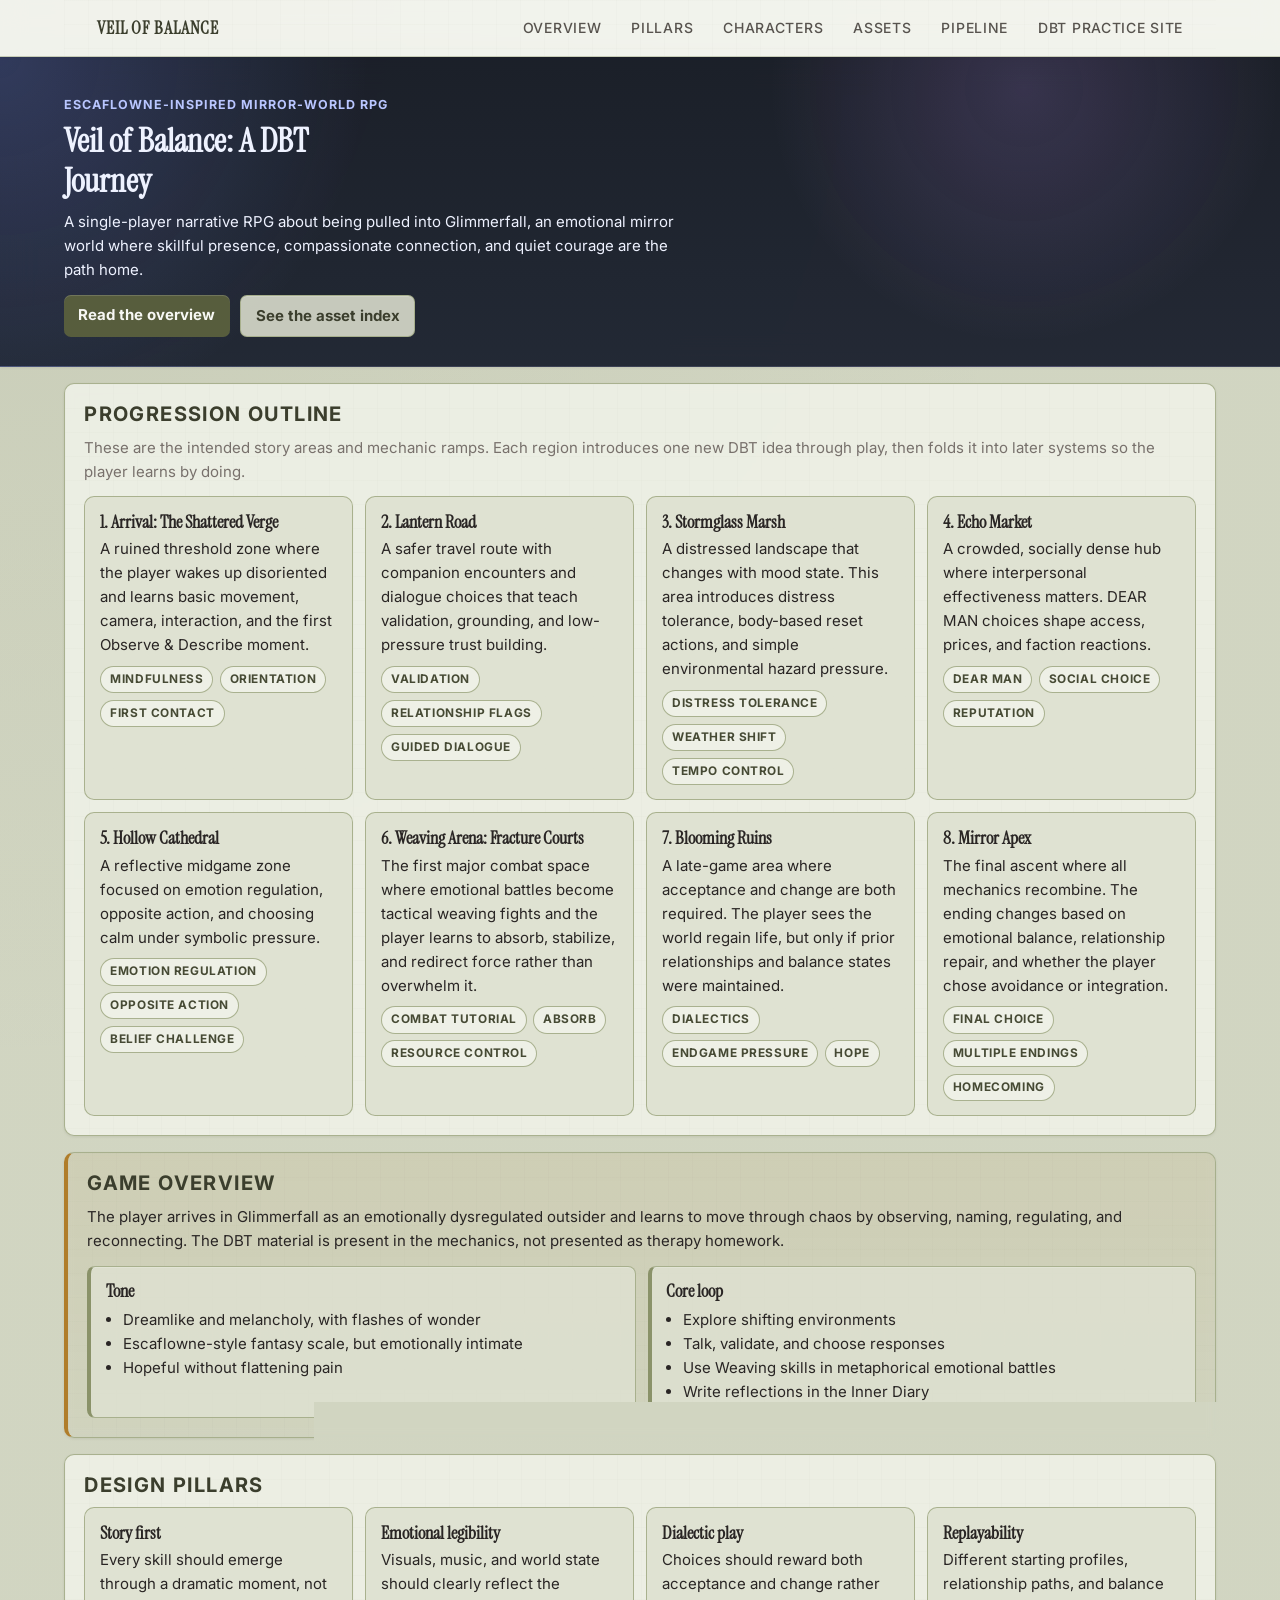
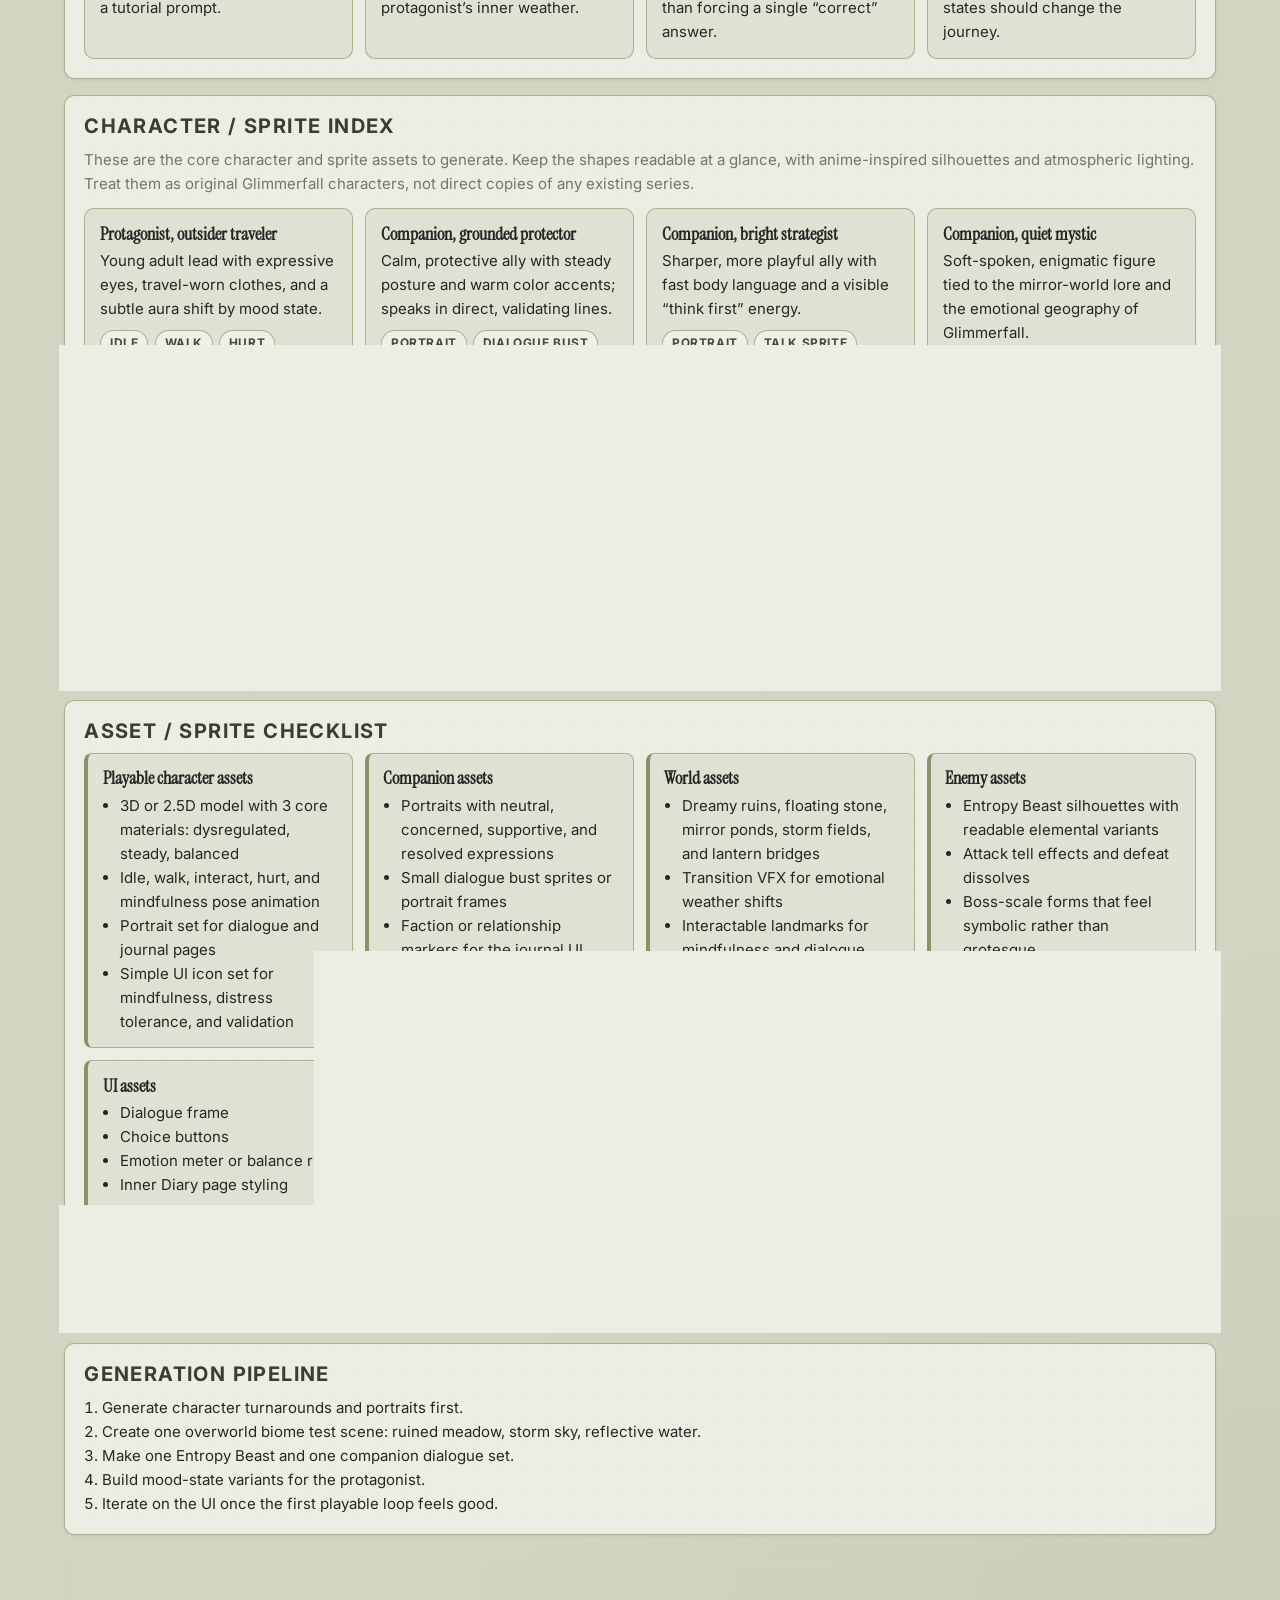
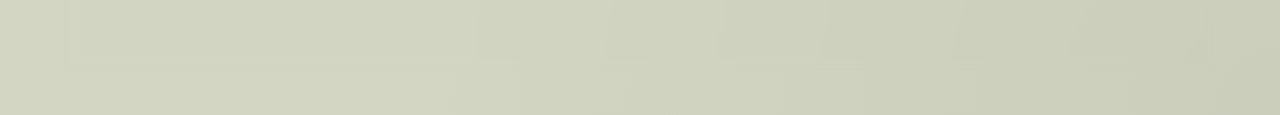
==== game-overview.html @ 250be784 "Build TM-DBT scaffold with daily structure and resources" ====
<!doctype html>
<html lang="en">
  <head>
    <meta charset="utf-8" />
    <meta name="viewport" content="width=device-width, initial-scale=1" />
    <title>Veil of Balance: A DBT Journey - Game Overview</title>
    <meta
      name="description"
      content="Game overview and sprite asset index for Veil of Balance: A DBT Journey, an Escaflowne-inspired narrative RPG."
    />
    <link rel="stylesheet" href="styles.css" />
  </head>
  <body>
    <nav class="topnav" aria-label="Primary">
      <div class="inner">
        <a class="brand" href="index.html">Veil of Balance</a>
        <div class="nav-links">
          <a href="#overview">Overview</a>
          <a href="#pillars">Pillars</a>
          <a href="#characters">Characters</a>
          <a href="#assets">Assets</a>
          <a href="#pipeline">Pipeline</a>
          <a href="index.html">DBT Practice Site</a>
        </div>
      </div>
    </nav>

    <header class="hero overview-hero">
      <div class="container">
        <p class="eyebrow">Escaflowne-inspired mirror-world RPG</p>
        <h1>Veil of Balance: A DBT Journey</h1>
        <p>
          A single-player narrative RPG about being pulled into Glimmerfall, an emotional mirror
          world where skillful presence, compassionate connection, and quiet courage are the path
          home.
        </p>
        <div class="hero-actions">
          <a class="btn" href="#overview">Read the overview</a>
          <a class="btn btn-secondary" href="#assets">See the asset index</a>
        </div>
      </div>
    </header>

    <main class="page overview-layout" id="top">
      <section class="panel">
        <h2>Progression Outline</h2>
        <p class="muted">
          These are the intended story areas and mechanic ramps. Each region introduces one new
          DBT idea through play, then folds it into later systems so the player learns by doing.
        </p>
        <div class="overview-grid" style="margin-top: 0.75rem">
          <article class="asset-card">
            <h3>1. Arrival: The Shattered Verge</h3>
            <p>
              A ruined threshold zone where the player wakes up disoriented and learns basic
              movement, camera, interaction, and the first Observe & Describe moment.
            </p>
            <div class="tag-row">
              <span class="tag">mindfulness</span>
              <span class="tag">orientation</span>
              <span class="tag">first contact</span>
            </div>
          </article>
          <article class="asset-card">
            <h3>2. Lantern Road</h3>
            <p>
              A safer travel route with companion encounters and dialogue choices that teach
              validation, grounding, and low-pressure trust building.
            </p>
            <div class="tag-row">
              <span class="tag">validation</span>
              <span class="tag">relationship flags</span>
              <span class="tag">guided dialogue</span>
            </div>
          </article>
          <article class="asset-card">
            <h3>3. Stormglass Marsh</h3>
            <p>
              A distressed landscape that changes with mood state. This area introduces distress
              tolerance, body-based reset actions, and simple environmental hazard pressure.
            </p>
            <div class="tag-row">
              <span class="tag">distress tolerance</span>
              <span class="tag">weather shift</span>
              <span class="tag">tempo control</span>
            </div>
          </article>
          <article class="asset-card">
            <h3>4. Echo Market</h3>
            <p>
              A crowded, socially dense hub where interpersonal effectiveness matters. DEAR MAN
              choices shape access, prices, and faction reactions.
            </p>
            <div class="tag-row">
              <span class="tag">dear man</span>
              <span class="tag">social choice</span>
              <span class="tag">reputation</span>
            </div>
          </article>
          <article class="asset-card">
            <h3>5. Hollow Cathedral</h3>
            <p>
              A reflective midgame zone focused on emotion regulation, opposite action, and
              choosing calm under symbolic pressure.
            </p>
            <div class="tag-row">
              <span class="tag">emotion regulation</span>
              <span class="tag">opposite action</span>
              <span class="tag">belief challenge</span>
            </div>
          </article>
          <article class="asset-card">
            <h3>6. Weaving Arena: Fracture Courts</h3>
            <p>
              The first major combat space where emotional battles become tactical weaving fights
              and the player learns to absorb, stabilize, and redirect force rather than overwhelm it.
            </p>
            <div class="tag-row">
              <span class="tag">combat tutorial</span>
              <span class="tag">absorb</span>
              <span class="tag">resource control</span>
            </div>
          </article>
          <article class="asset-card">
            <h3>7. Blooming Ruins</h3>
            <p>
              A late-game area where acceptance and change are both required. The player sees the
              world regain life, but only if prior relationships and balance states were maintained.
            </p>
            <div class="tag-row">
              <span class="tag">dialectics</span>
              <span class="tag">endgame pressure</span>
              <span class="tag">hope</span>
            </div>
          </article>
          <article class="asset-card">
            <h3>8. Mirror Apex</h3>
            <p>
              The final ascent where all mechanics recombine. The ending changes based on emotional
              balance, relationship repair, and whether the player chose avoidance or integration.
            </p>
            <div class="tag-row">
              <span class="tag">final choice</span>
              <span class="tag">multiple endings</span>
              <span class="tag">homecoming</span>
            </div>
          </article>
        </div>
      </section>

      <section id="overview" class="panel callout">
        <h2>Game Overview</h2>
        <p>
          The player arrives in Glimmerfall as an emotionally dysregulated outsider and learns to
          move through chaos by observing, naming, regulating, and reconnecting. The DBT material
          is present in the mechanics, not presented as therapy homework.
        </p>
        <div class="grid two-col" style="margin-top: 0.8rem">
          <article>
            <h3>Tone</h3>
            <ul>
              <li>Dreamlike and melancholy, with flashes of wonder</li>
              <li>Escaflowne-style fantasy scale, but emotionally intimate</li>
              <li>Hopeful without flattening pain</li>
            </ul>
          </article>
          <article>
            <h3>Core loop</h3>
            <ul>
              <li>Explore shifting environments</li>
              <li>Talk, validate, and choose responses</li>
              <li>Use Weaving skills in metaphorical emotional battles</li>
              <li>Write reflections in the Inner Diary</li>
            </ul>
          </article>
        </div>
      </section>

      <section id="pillars" class="panel">
        <h2>Design Pillars</h2>
        <div class="overview-grid">
          <article class="asset-card">
            <h3>Story first</h3>
            <p>Every skill should emerge through a dramatic moment, not a tutorial prompt.</p>
          </article>
          <article class="asset-card">
            <h3>Emotional legibility</h3>
            <p>Visuals, music, and world state should clearly reflect the protagonist’s inner weather.</p>
          </article>
          <article class="asset-card">
            <h3>Dialectic play</h3>
            <p>Choices should reward both acceptance and change rather than forcing a single “correct” answer.</p>
          </article>
          <article class="asset-card">
            <h3>Replayability</h3>
            <p>Different starting profiles, relationship paths, and balance states should change the journey.</p>
          </article>
        </div>
      </section>

      <section id="characters" class="panel">
        <h2>Character / Sprite Index</h2>
        <p class="muted">
          These are the core character and sprite assets to generate. Keep the shapes readable at a
          glance, with anime-inspired silhouettes and atmospheric lighting. Treat them as original
          Glimmerfall characters, not direct copies of any existing series.
        </p>
        <div class="overview-grid" style="margin-top: 0.75rem">
          <article class="asset-card">
            <h3>Protagonist, outsider traveler</h3>
            <p>Young adult lead with expressive eyes, travel-worn clothes, and a subtle aura shift by mood state.</p>
            <div class="tag-row">
              <span class="tag">idle</span>
              <span class="tag">walk</span>
              <span class="tag">hurt</span>
              <span class="tag">balanced</span>
            </div>
          </article>
          <article class="asset-card">
            <h3>Companion, grounded protector</h3>
            <p>Calm, protective ally with steady posture and warm color accents; speaks in direct, validating lines.</p>
            <div class="tag-row">
              <span class="tag">portrait</span>
              <span class="tag">dialogue bust</span>
              <span class="tag">empathy</span>
            </div>
          </article>
          <article class="asset-card">
            <h3>Companion, bright strategist</h3>
            <p>Sharper, more playful ally with fast body language and a visible “think first” energy.</p>
            <div class="tag-row">
              <span class="tag">portrait</span>
              <span class="tag">talk sprite</span>
              <span class="tag">smile</span>
            </div>
          </article>
          <article class="asset-card">
            <h3>Companion, quiet mystic</h3>
            <p>Soft-spoken, enigmatic figure tied to the mirror-world lore and the emotional geography of Glimmerfall.</p>
            <div class="tag-row">
              <span class="tag">portrait</span>
              <span class="tag">ritual pose</span>
              <span class="tag">mystery</span>
            </div>
          </article>
          <article class="asset-card">
            <h3>Companion, sharp skeptic</h3>
            <p>Grounded, skeptical party member with guarded posture and dry expressions that soften over time.</p>
            <div class="tag-row">
              <span class="tag">portrait</span>
              <span class="tag">crossed arms</span>
              <span class="tag">shift from guarded to open</span>
            </div>
          </article>
          <article class="asset-card">
            <h3>Mirror guide / mentor</h3>
            <p>Optional guide figure with ceremonial clothing, lantern motifs, and a presence that feels ancient but kind.</p>
            <div class="tag-row">
              <span class="tag">portrait</span>
              <span class="tag">silhouette</span>
              <span class="tag">oracle</span>
            </div>
          </article>
          <article class="asset-card">
            <h3>Entropy Beast variants</h3>
            <p>Enemy family with jagged, elegant shapes that suggest weather, grief, static, and broken reflection.</p>
            <div class="tag-row">
              <span class="tag">small</span>
              <span class="tag">elite</span>
              <span class="tag">boss</span>
            </div>
          </article>
          <article class="asset-card">
            <h3>Town NPC set</h3>
            <p>Simple villagers, scholars, and guards with small pose variations to populate the overworld.</p>
            <div class="tag-row">
              <span class="tag">idle</span>
              <span class="tag">talk</span>
              <span class="tag">walk cycle</span>
            </div>
          </article>
        </div>
      </section>

      <section id="assets" class="panel">
        <h2>Asset / Sprite Checklist</h2>
        <div class="grid two-col">
          <article class="asset-card">
            <h3>Playable character assets</h3>
            <ul>
              <li>3D or 2.5D model with 3 core materials: dysregulated, steady, balanced</li>
              <li>Idle, walk, interact, hurt, and mindfulness pose animation</li>
              <li>Portrait set for dialogue and journal pages</li>
              <li>Simple UI icon set for mindfulness, distress tolerance, and validation</li>
            </ul>
          </article>
          <article class="asset-card">
            <h3>Companion assets</h3>
            <ul>
              <li>Portraits with neutral, concerned, supportive, and resolved expressions</li>
              <li>Small dialogue bust sprites or portrait frames</li>
              <li>Faction or relationship markers for the journal UI</li>
            </ul>
          </article>
          <article class="asset-card">
            <h3>World assets</h3>
            <ul>
              <li>Dreamy ruins, floating stone, mirror ponds, storm fields, and lantern bridges</li>
              <li>Transition VFX for emotional weather shifts</li>
              <li>Interactable landmarks for mindfulness and dialogue scenes</li>
            </ul>
          </article>
          <article class="asset-card">
            <h3>Enemy assets</h3>
            <ul>
              <li>Entropy Beast silhouettes with readable elemental variants</li>
              <li>Attack tell effects and defeat dissolves</li>
              <li>Boss-scale forms that feel symbolic rather than grotesque</li>
            </ul>
          </article>
          <article class="asset-card">
            <h3>UI assets</h3>
            <ul>
              <li>Dialogue frame</li>
              <li>Choice buttons</li>
              <li>Emotion meter or balance ring</li>
              <li>Inner Diary page styling</li>
            </ul>
          </article>
          <article class="asset-card">
            <h3>Audio assets</h3>
            <ul>
              <li>Ambient overworld loop with airy pads and soft percussion</li>
              <li>Combat cue layers that intensify without becoming harsh</li>
              <li>Calm, reflective diary stinger</li>
              <li>Weather shift transitions for storm, bloom, and hush states</li>
            </ul>
          </article>
        </div>
      </section>

      <section id="pipeline" class="panel">
        <h2>Generation Pipeline</h2>
        <ol>
          <li>Generate character turnarounds and portraits first.</li>
          <li>Create one overworld biome test scene: ruined meadow, storm sky, reflective water.</li>
          <li>Make one Entropy Beast and one companion dialogue set.</li>
          <li>Build mood-state variants for the protagonist.</li>
          <li>Iterate on the UI once the first playable loop feels good.</li>
        </ol>
      </section>

      <section class="panel callout">
        <h2>Important note</h2>
        <p>
          This project is DBT-inspired and meant to be emotionally supportive in tone, but it is
          not therapy and should never present itself as a substitute for professional care.
        </p>
      </section>
    </main>
  </body>
</html>
---- styles.css ----
@import url('https://fonts.googleapis.com/css2?family=Instrument+Serif:ital@0;1&family=Inter:ital,opsz,wght@0,14..32,100..900;1,14..32,100..900&display=swap');

*, *::before, *::after {
  box-sizing: border-box;
  margin: 0;
  padding: 0;
}

:root {
  --olive-50:  #f7f8f4;
  --olive-100: #eef0e6;
  --olive-200: #dde1d0;
  --olive-300: #c4c9b0;
  --olive-400: #a7ae8b;
  --olive-500: #8a9269;
  --olive-600: #6e754b;
  --olive-700: #575d3d;
  --olive-800: #464a34;
  --olive-900: #3b3e2d;
  --olive-950: #1f2117;

  --stone-50:  #fafaf9;
  --stone-100: #f5f5f4;
  --stone-200: #e7e5e4;
  --stone-300: #d6d3d1;
  --stone-400: #a8a29e;
  --stone-500: #78716c;
  --stone-600: #57534e;
  --stone-700: #44403c;
  --stone-800: #292524;
  --stone-900: #1c1917;

  --bg:         var(--olive-300);
  --surface:    rgba(238, 240, 230, 0.92);
  --surface2:   rgba(221, 225, 208, 0.88);
  --surface3:   rgba(247, 248, 244, 0.74);
  --border:     rgba(166, 174, 139, 0.95);
  --text:       var(--stone-800);
  --text-light: var(--stone-500);
  --accent:     var(--olive-700);
  --accent-fg:  var(--olive-50);
  --green:      #5a8a5e;
  --red:        #c0392b;
  --amber:      #b07d2a;
  --chart1:     var(--olive-600);
  --chart2:     #5ba4b5;
  --container-inline: 1.25rem;
}

html {
  scroll-behavior: smooth;
}

body {
  font-family: 'Inter', system-ui, sans-serif;
  background:
    linear-gradient(rgba(247, 248, 244, 0.26), rgba(247, 248, 244, 0.26)),
    radial-gradient(circle at top left, rgba(110, 117, 75, 0.14), transparent 30%),
    radial-gradient(circle at bottom right, rgba(71, 74, 52, 0.08), transparent 24%),
    var(--bg);
  color: var(--text);
  line-height: 1.6;
  -webkit-font-smoothing: antialiased;
  font-size: 15px;
}

h1, h2, h3, h4 {
  font-family: 'Instrument Serif', serif;
  line-height: 1.2;
}

::selection {
  background-color: var(--olive-200);
  color: var(--olive-800);
}

:focus-visible {
  outline: 2px solid var(--olive-500);
  outline-offset: 2px;
}

.container {
  max-width: 72rem;
  width: min(72rem, 92vw);
  margin: 0 auto;
}

.hero {
  background: rgba(247, 248, 244, 0.84);
  border-bottom: 1px solid rgba(166, 174, 139, 0.55);
  backdrop-filter: blur(14px);
  -webkit-backdrop-filter: blur(14px);
  color: var(--olive-900);
  box-shadow: 0 1px 3px rgba(0,0,0,.06);
}

.hero .container {
  padding: 2rem 0 1.55rem;
}

.hero h1 {
  margin: 0.35rem 0 0.6rem;
  max-width: 22ch;
  font-size: clamp(1.7rem, 2.6vw, 2.1rem);
}

.hero p {
  color: var(--text-light);
  max-width: 70ch;
}

.eyebrow {
  text-transform: uppercase;
  letter-spacing: 0.08em;
  color: var(--text-light);
  font-weight: 700;
  font-size: 0.78rem;
}

.btn {
  display: inline-block;
  margin-top: 0.8rem;
  padding: 0.5rem 0.9rem;
  border-radius: 7px;
  text-decoration: none;
  font-weight: 700;
  color: var(--accent-fg);
  background: var(--accent);
  box-shadow: inset 0 1px 0 rgba(255,255,255,0.15);
}

.page,
main.page {
  padding: 1rem 0 2.75rem;
  display: grid;
  gap: 1rem;
}

.panel {
  background: var(--surface);
  border: 1px solid var(--border);
  border-radius: 10px;
  padding: 1.15rem 1.2rem;
  box-shadow: 0 1px 3px rgba(0, 0, 0, 0.08);
  backdrop-filter: blur(4px);
}

.panel h2 {
  font-size: 1.25rem;
  margin-bottom: 0.6rem;
  text-transform: uppercase;
  letter-spacing: 0.07em;
  font-family: 'Inter', system-ui, sans-serif;
  font-weight: 700;
  color: var(--olive-900);
}

.panel h3 {
  margin: 0.05rem 0 0.35rem;
  font-size: 1.1rem;
}

.grid {
  display: grid;
  gap: 0.75rem;
}

.two-col {
  grid-template-columns: repeat(auto-fit, minmax(250px, 1fr));
}

.three-col {
  grid-template-columns: repeat(auto-fit, minmax(230px, 1fr));
}

.grid > article,
.timeline-item {
  background: var(--surface2);
  border: 1px solid var(--border);
  border-left: 4px solid var(--olive-500);
  border-radius: 8px;
  padding: 0.85rem 0.9rem;
  box-shadow: inset 0 1px 0 rgba(255,255,255,0.18);
}

.compact .timeline-item {
  border-left-color: var(--olive-600);
}

.timeline {
  display: grid;
  gap: 0.75rem;
}

.key-grid {
  display: grid;
  gap: 0.7rem;
  grid-template-columns: repeat(auto-fit, minmax(220px, 1fr));
  margin: 0.7rem 0 0.85rem;
}

.key-card {
  background: var(--surface3);
  border: 1px solid var(--border);
  border-radius: 8px;
  padding: 0.8rem 0.85rem;
}

.key-card h3 {
  font-size: 0.95rem;
  text-transform: uppercase;
  letter-spacing: 0.06em;
  margin-bottom: 0.3rem;
  font-family: 'Inter', system-ui, sans-serif;
}

.key-card p {
  color: var(--text);
  font-size: 0.92rem;
}

.language-grid {
  display: grid;
  gap: 0.7rem;
  margin-top: 0.35rem;
  margin-bottom: 0.55rem;
}

.language-grid label {
  display: flex;
  flex-direction: column;
  gap: 0.35rem;
  color: var(--text);
  font-size: 0.9rem;
  font-weight: 600;
  text-transform: uppercase;
  letter-spacing: 0.05em;
}

.language-grid select {
  height: 2rem;
  border-radius: 6px;
  border: 1px solid var(--border);
  background: var(--surface);
  color: var(--text);
  padding: 0 0.45rem;
  font: inherit;
}

.tracker-grid {
  display: grid;
  gap: 0.75rem;
}

.tracker-grid label {
  display: flex;
  align-items: center;
  gap: 0.55rem;
  padding: 0.65rem 0.75rem;
  border: 1px solid var(--border);
  background: var(--surface2);
  border-radius: 8px;
}

a {
  color: var(--accent);
  text-underline-offset: 2px;
}

.ace {
  color: var(--text);
}

a:hover {
  color: var(--olive-950);
}

.track-pill {
  display: inline-flex;
  align-items: center;
  gap: 3px;
  font-size: 0.72rem;
  font-weight: 600;
  padding: 2px 8px;
  border-radius: 20px;
  background: oklch(52% 0.18 25 / 0.12);
  color: var(--red);
}

.accordion {
  display: grid;
  gap: 0.5rem;
}

details {
  border: 1px solid var(--border);
  border-radius: 8px;
  background: var(--surface2);
  padding: 0.55rem 0.8rem;
}

summary {
  cursor: pointer;
  font-weight: 700;
  color: var(--olive-950);
  text-transform: uppercase;
  letter-spacing: 0.05em;
  font-size: 0.8rem;
}

ul,
ol {
  padding-inline-start: 1.1rem;
}

.muted {
  color: var(--text-light);
}

.topnav .inner,
.page,
.panel,
.grid > article,
.timeline-item,
details {
  position: relative;
}

.topnav .inner::after,
.panel::before {
  content: "";
  position: absolute;
  inset: 0;
  pointer-events: none;
  border-radius: inherit;
}

.topnav .inner::after,
.panel::before {
  background-image: linear-gradient(rgba(71, 74, 52, 0.03) 1px, transparent 1px),
    linear-gradient(90deg, rgba(71, 74, 52, 0.03) 1px, transparent 1px);
  background-size: 24px 24px;
  opacity: 0.5;
  mix-blend-mode: multiply;
}

.topnav .inner > *,
.panel > * {
  position: relative;
  z-index: 1;
}

@media (max-width: 660px) {
  .btn {
    width: 100%;
    text-align: center;
  }

  .topnav .inner {
    justify-content: center;
  }

  .topnav .nav-links {
    justify-content: center;
  }

  .hero .container {
    padding-top: 1.7rem;
  }

  .panel {
    padding: 1rem 0.95rem;
  }
}

::-webkit-scrollbar { width: 8px; height: 8px; }
::-webkit-scrollbar-track { background: var(--stone-100); }
::-webkit-scrollbar-thumb { background: var(--olive-400); border-radius: 4px; }
::-webkit-scrollbar-thumb:hover { background: var(--olive-500); }

.topnav {
  background: rgba(247, 248, 244, 0.86);
  backdrop-filter: blur(12px);
  -webkit-backdrop-filter: blur(12px);
  border-bottom: 1px solid rgba(166, 174, 139, 0.55);
  color: var(--stone-800);
  position: sticky;
  top: 0;
  z-index: 50;
  box-shadow: 0 1px 3px rgba(0, 0, 0, 0.06);
}

.topnav .inner {
  max-width: 72rem;
  margin: 0 auto;
  padding: 0 var(--container-inline);
  display: flex;
  align-items: center;
  justify-content: space-between;
  min-height: 56px;
  gap: 12px;
  flex-wrap: wrap;
}

.topnav .brand {
  font-family: 'Instrument Serif', serif;
  font-size: 1.1rem;
  font-weight: 700;
  color: var(--olive-900);
  text-decoration: none;
}

.topnav .nav-links {
  display: flex;
  flex-wrap: wrap;
  gap: 4px;
}

.topnav a {
  color: var(--stone-600);
  text-decoration: none;
  font-size: 0.875rem;
  font-weight: 500;
  padding: 0.4rem 0.75rem;
  border-radius: 5px;
  border: 1px solid transparent;
  text-transform: uppercase;
  letter-spacing: 0.05em;
}

.topnav a:hover {
  background: var(--olive-100);
  border-color: var(--border);
  color: var(--olive-800);
}

.page {
  max-width: 72rem;
  margin: 0 auto;
  padding: 1.35rem var(--container-inline) 3rem;
}

.page-jump-nav {
  display: flex;
  flex-wrap: wrap;
  gap: 8px;
  margin-bottom: 0.8rem;
}

.page-jump-nav a {
  text-decoration: none;
  font-size: 0.78rem;
  font-weight: 600;
  color: var(--olive-800);
  background: var(--surface);
  border: 1px solid var(--border);
  border-radius: 6px;
  padding: 0.35rem 0.7rem;
  text-transform: uppercase;
  letter-spacing: 0.05em;
}

.page-jump-nav a:hover {
  background: var(--olive-100);
}

.hero-actions {
  display: flex;
  flex-wrap: wrap;
  gap: 0.65rem;
}

.btn-secondary {
  background: var(--surface2);
  color: var(--olive-900);
  border: 1px solid var(--border);
}

.progress-summary {
  display: grid;
  grid-template-columns: repeat(auto-fit, minmax(140px, 1fr));
  gap: 0.75rem;
  margin: 0.75rem 0;
}

.summary-card {
  background: var(--surface2);
  border: 1px solid var(--border);
  border-radius: 8px;
  padding: 0.8rem 0.9rem;
}

.summary-label {
  display: block;
  font-size: 0.68rem;
  text-transform: uppercase;
  letter-spacing: 0.08em;
  color: var(--text-light);
}

.summary-value {
  display: block;
  margin-top: 0.15rem;
  font-family: 'Instrument Serif', serif;
  font-size: 1.5rem;
  color: var(--olive-900);
}

.calendar-grid {
  display: grid;
  grid-template-columns: repeat(7, minmax(0, 1fr));
  gap: 0.5rem;
}

.calendar-day {
  display: grid;
  gap: 0.2rem;
  padding: 0.75rem 0.55rem;
  border: 1px solid var(--border);
  background: var(--surface2);
  border-radius: 8px;
  text-align: left;
  cursor: pointer;
  color: inherit;
}

.calendar-day.today {
  box-shadow: inset 0 0 0 2px var(--olive-600);
}

.calendar-day.done {
  background: var(--olive-100);
}

.calendar-day-name,
.calendar-day-state {
  font-size: 0.72rem;
  text-transform: uppercase;
  letter-spacing: 0.05em;
}

.calendar-day-date {
  font-family: 'Instrument Serif', serif;
  font-size: 1.1rem;
}

.calendar-actions {
  display: flex;
  flex-wrap: wrap;
  gap: 0.65rem;
  margin-top: 0.85rem;
}

.worksheet-stack {
  display: grid;
  gap: 0.8rem;
}

.worksheet-card {
  background: var(--surface2);
  border: 1px solid var(--border);
  border-radius: 8px;
  padding: 0.9rem;
}

.worksheet-head {
  display: flex;
  justify-content: space-between;
  align-items: center;
  gap: 0.75rem;
}

.print-small {
  border: 1px solid var(--border);
  background: var(--surface);
  color: var(--olive-900);
  padding: 0.35rem 0.6rem;
  border-radius: 6px;
  font: inherit;
  font-size: 0.8rem;
  cursor: pointer;
}

.worksheet-body {
  display: grid;
  gap: 0.5rem;
  margin-top: 0.75rem;
}

.worksheet-note {
  margin-top: 0.7rem;
  font-size: 0.88rem;
  color: var(--text-light);
  border-top: 1px solid rgba(166, 174, 139, 0.45);
  padding-top: 0.55rem;
}

.worksheet-line {
  display: grid;
  grid-template-columns: 170px minmax(0, 1fr);
  gap: 0.75rem;
  align-items: end;
  padding-bottom: 0.4rem;
  border-bottom: 1px solid rgba(166, 174, 139, 0.45);
}

.line {
  min-height: 1.1rem;
  border-bottom: 1px solid rgba(71, 74, 52, 0.45);
}

@media print {
  .topnav,
  .hero .btn,
  .page-jump-nav,
  .hero-actions,
  .print-small,
  .calendar-actions,
  #progress,
  #tracker,
  #resources,
  #language-map {
    display: none !important;
  }

  body {
    background: white;
    color: black;
  }

  .hero {
    box-shadow: none;
    border-bottom: 1px solid #bbb;
  }

  .panel,
  .worksheet-card {
    break-inside: avoid;
    page-break-inside: avoid;
    box-shadow: none;
  }

  .worksheet-card {
    border-color: #aaa;
  }
}

.overview-hero {
  background:
    radial-gradient(circle at top left, rgba(120, 145, 255, 0.24), transparent 28%),
    radial-gradient(circle at 80% 10%, rgba(196, 151, 255, 0.16), transparent 24%),
    linear-gradient(180deg, rgba(12, 16, 28, 0.92), rgba(20, 26, 41, 0.92));
  border-bottom: 1px solid rgba(184, 200, 255, 0.2);
  color: #eef2ff;
}

.overview-hero .container {
  padding: 2.4rem 0 1.8rem;
}

.overview-hero h1,
.overview-hero p,
.overview-hero .eyebrow {
  color: #eef2ff;
}

.overview-hero .eyebrow {
  color: #b9c6ff;
}

.overview-layout {
  display: grid;
  gap: 1rem;
}

.overview-grid {
  display: grid;
  gap: 0.75rem;
  grid-template-columns: repeat(auto-fit, minmax(240px, 1fr));
}

.asset-card {
  background: var(--surface2);
  border: 1px solid var(--border);
  border-radius: 10px;
  padding: 0.9rem 0.95rem;
}

.asset-card h3 {
  margin-bottom: 0.25rem;
}

.tag-row {
  display: flex;
  flex-wrap: wrap;
  gap: 0.4rem;
  margin-top: 0.55rem;
}

.tag {
  display: inline-flex;
  align-items: center;
  padding: 0.2rem 0.55rem;
  border-radius: 999px;
  background: var(--olive-100);
  color: var(--olive-800);
  border: 1px solid var(--border);
  font-size: 0.74rem;
  font-weight: 700;
  text-transform: uppercase;
  letter-spacing: 0.05em;
}

.callout {
  border-left: 4px solid var(--amber);
  background: linear-gradient(180deg, rgba(176, 125, 42, 0.08), rgba(176, 125, 42, 0.02));
}
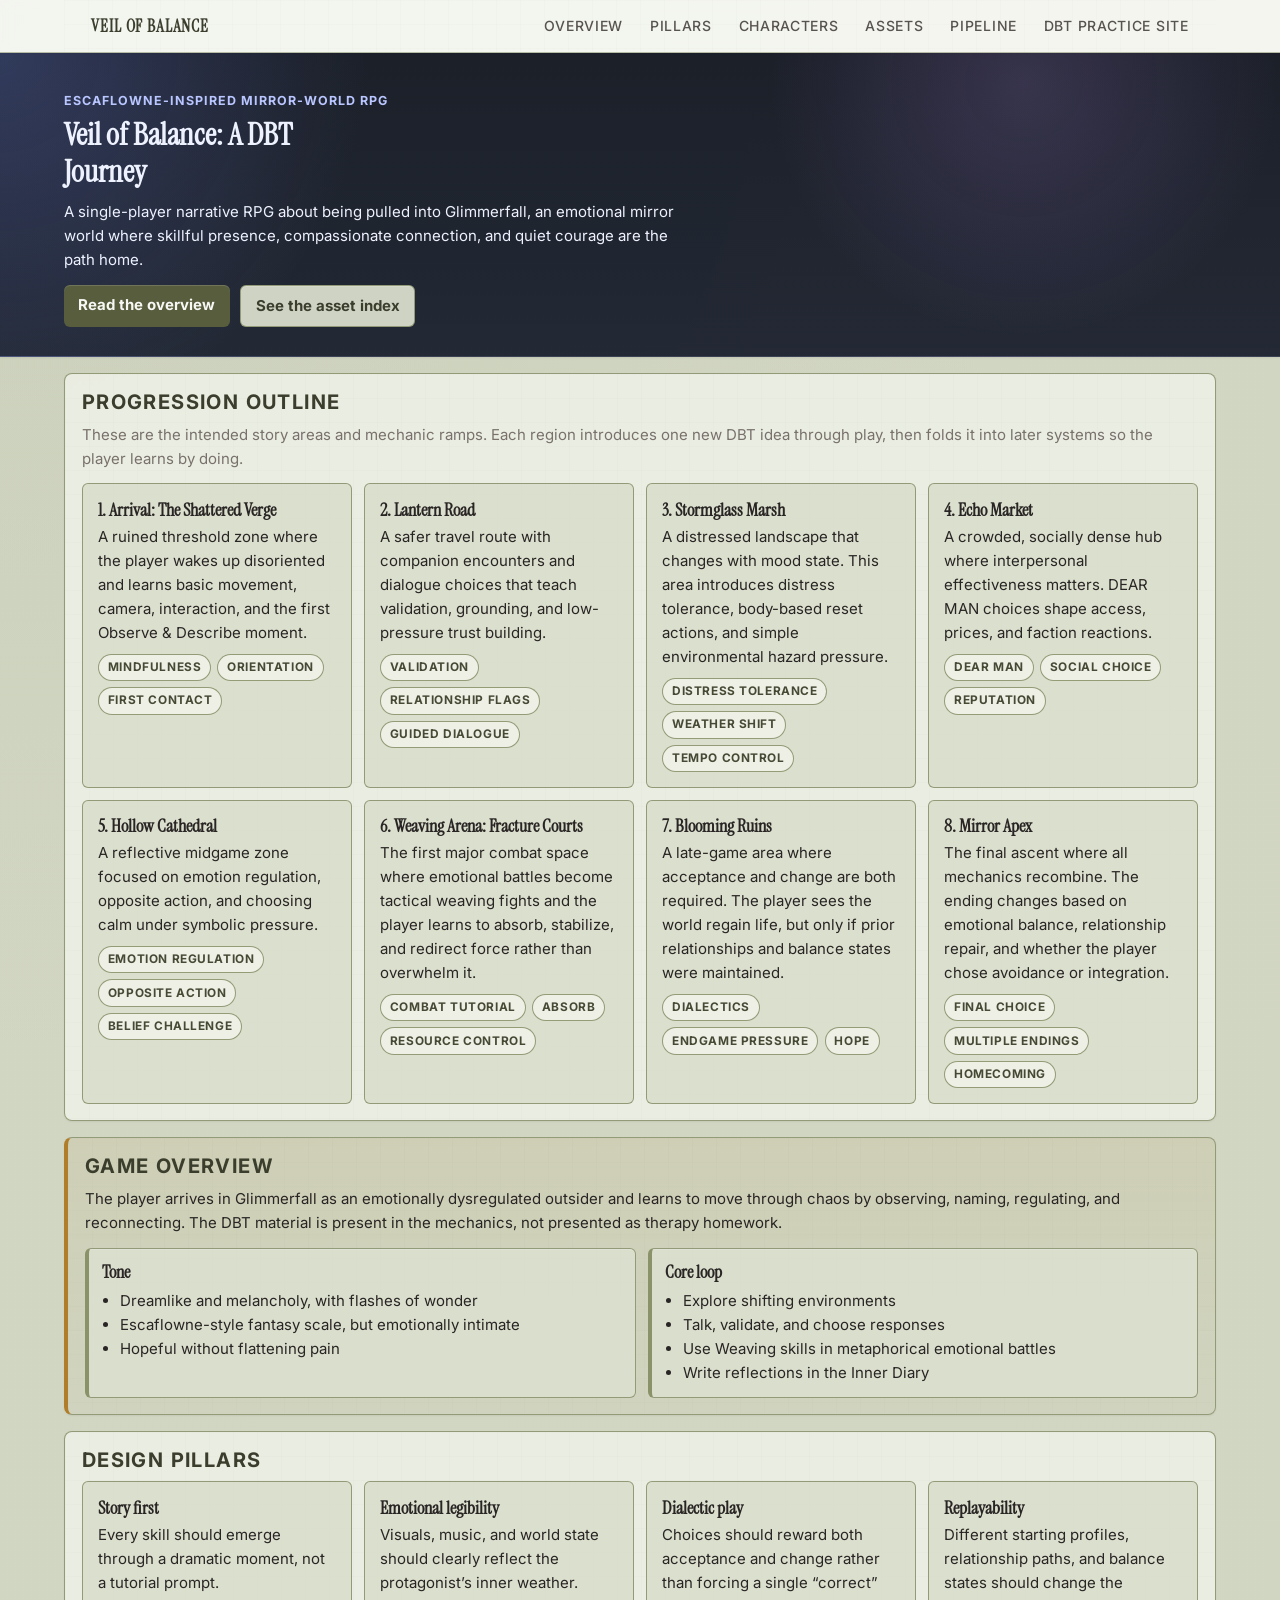
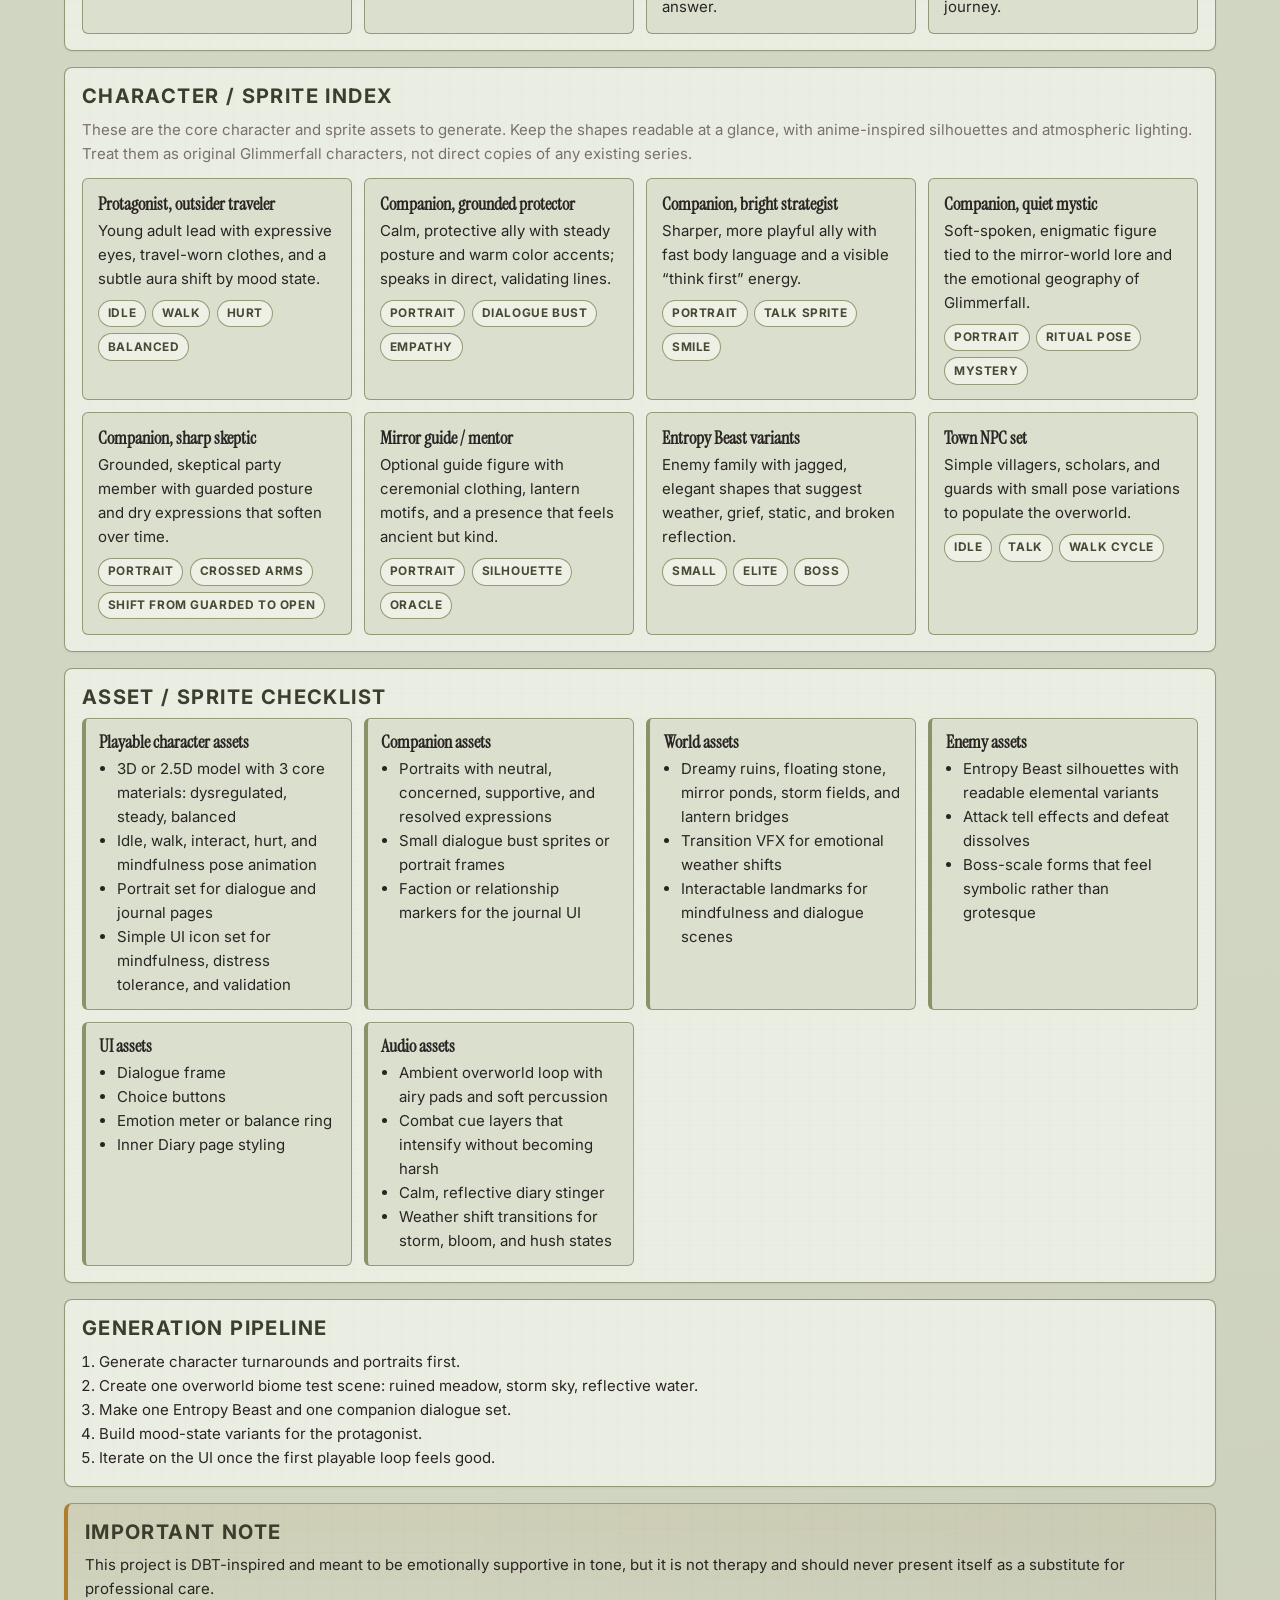
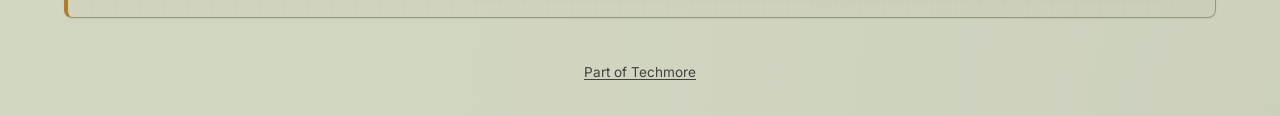
==== commit f011dc3e: "Link back to the Techmore hub Co-Authored-By: Claude Fable 5.2 <noreply@anthropic.com>" ====
--- a/game-overview.html
+++ b/game-overview.html
@@ -358,5 +358,9 @@
         </p>
       </section>
     </main>
+
+    <footer class="site-footer">
+      <a href="https://techmore.github.io/">Part of Techmore</a>
+    </footer>
   </body>
 </html>
--- a/styles.css
+++ b/styles.css
@@ -30,11 +30,11 @@
   --stone-800: #292524;
   --stone-900: #1c1917;
 
-  --bg:         var(--olive-300);
-  --surface:    rgba(238, 240, 230, 0.92);
-  --surface2:   rgba(221, 225, 208, 0.88);
-  --surface3:   rgba(247, 248, 244, 0.74);
-  --border:     rgba(166, 174, 139, 0.95);
+  --bg:         #c4cab1;
+  --surface:    rgba(236, 238, 227, 0.96);
+  --surface2:   rgba(218, 223, 204, 0.94);
+  --surface3:   rgba(247, 248, 244, 0.86);
+  --border:     rgba(145, 154, 118, 0.98);
   --text:       var(--stone-800);
   --text-light: var(--stone-500);
   --accent:     var(--olive-700);
@@ -44,7 +44,7 @@
   --amber:      #b07d2a;
   --chart1:     var(--olive-600);
   --chart2:     #5ba4b5;
-  --container-inline: 1.25rem;
+  --container-inline: 1rem;
 }
 
 html {
@@ -55,8 +55,8 @@
   font-family: 'Inter', system-ui, sans-serif;
   background:
     linear-gradient(rgba(247, 248, 244, 0.26), rgba(247, 248, 244, 0.26)),
-    radial-gradient(circle at top left, rgba(110, 117, 75, 0.14), transparent 30%),
-    radial-gradient(circle at bottom right, rgba(71, 74, 52, 0.08), transparent 24%),
+    radial-gradient(circle at top left, rgba(110, 117, 75, 0.10), transparent 30%),
+    radial-gradient(circle at bottom right, rgba(71, 74, 52, 0.06), transparent 24%),
     var(--bg);
   color: var(--text);
   line-height: 1.6;
@@ -86,22 +86,22 @@
 }
 
 .hero {
-  background: rgba(247, 248, 244, 0.84);
-  border-bottom: 1px solid rgba(166, 174, 139, 0.55);
-  backdrop-filter: blur(14px);
-  -webkit-backdrop-filter: blur(14px);
+  background: rgba(247, 248, 244, 0.92);
+  border-bottom: 1px solid rgba(145, 154, 118, 0.62);
+  backdrop-filter: blur(6px);
+  -webkit-backdrop-filter: blur(6px);
   color: var(--olive-900);
-  box-shadow: 0 1px 3px rgba(0,0,0,.06);
+  box-shadow: 0 1px 2px rgba(0,0,0,.06);
 }
 
 .hero .container {
-  padding: 2rem 0 1.55rem;
+  padding: 1.55rem 0 1.2rem;
 }
 
 .hero h1 {
   margin: 0.35rem 0 0.6rem;
   max-width: 22ch;
-  font-size: clamp(1.7rem, 2.6vw, 2.1rem);
+  font-size: clamp(1.55rem, 2.4vw, 2rem);
 }
 
 .hero p {
@@ -121,7 +121,7 @@
   display: inline-block;
   margin-top: 0.8rem;
   padding: 0.5rem 0.9rem;
-  border-radius: 7px;
+  border-radius: 6px;
   text-decoration: none;
   font-weight: 700;
   color: var(--accent-fg);
@@ -139,10 +139,10 @@
 .panel {
   background: var(--surface);
   border: 1px solid var(--border);
-  border-radius: 10px;
-  padding: 1.15rem 1.2rem;
-  box-shadow: 0 1px 3px rgba(0, 0, 0, 0.08);
-  backdrop-filter: blur(4px);
+  border-radius: 8px;
+  padding: 1rem 1.05rem;
+  box-shadow: 0 1px 2px rgba(0, 0, 0, 0.06);
+  backdrop-filter: blur(1px);
 }
 
 .panel h2 {
@@ -178,8 +178,8 @@
   background: var(--surface2);
   border: 1px solid var(--border);
   border-left: 4px solid var(--olive-500);
-  border-radius: 8px;
-  padding: 0.85rem 0.9rem;
+  border-radius: 6px;
+  padding: 0.75rem 0.85rem;
   box-shadow: inset 0 1px 0 rgba(255,255,255,0.18);
 }
 
@@ -202,8 +202,8 @@
 .key-card {
   background: var(--surface3);
   border: 1px solid var(--border);
-  border-radius: 8px;
-  padding: 0.8rem 0.85rem;
+  border-radius: 6px;
+  padding: 0.75rem 0.8rem;
 }
 
 .key-card h3 {
@@ -379,15 +379,15 @@
 ::-webkit-scrollbar-thumb:hover { background: var(--olive-500); }
 
 .topnav {
-  background: rgba(247, 248, 244, 0.86);
-  backdrop-filter: blur(12px);
-  -webkit-backdrop-filter: blur(12px);
-  border-bottom: 1px solid rgba(166, 174, 139, 0.55);
+  background: rgba(247, 248, 244, 0.92);
+  backdrop-filter: blur(6px);
+  -webkit-backdrop-filter: blur(6px);
+  border-bottom: 1px solid rgba(145, 154, 118, 0.62);
   color: var(--stone-800);
   position: sticky;
   top: 0;
   z-index: 50;
-  box-shadow: 0 1px 3px rgba(0, 0, 0, 0.06);
+  box-shadow: 0 1px 2px rgba(0, 0, 0, 0.05);
 }
 
 .topnav .inner {
@@ -397,14 +397,14 @@
   display: flex;
   align-items: center;
   justify-content: space-between;
-  min-height: 56px;
+  min-height: 52px;
   gap: 12px;
   flex-wrap: wrap;
 }
 
 .topnav .brand {
   font-family: 'Instrument Serif', serif;
-  font-size: 1.1rem;
+  font-size: 1.05rem;
   font-weight: 700;
   color: var(--olive-900);
   text-decoration: none;
@@ -421,8 +421,8 @@
   text-decoration: none;
   font-size: 0.875rem;
   font-weight: 500;
-  padding: 0.4rem 0.75rem;
-  border-radius: 5px;
+  padding: 0.35rem 0.65rem;
+  border-radius: 4px;
   border: 1px solid transparent;
   text-transform: uppercase;
   letter-spacing: 0.05em;
@@ -454,8 +454,8 @@
   color: var(--olive-800);
   background: var(--surface);
   border: 1px solid var(--border);
-  border-radius: 6px;
-  padding: 0.35rem 0.7rem;
+  border-radius: 4px;
+  padding: 0.32rem 0.6rem;
   text-transform: uppercase;
   letter-spacing: 0.05em;
 }
@@ -483,11 +483,18 @@
   margin: 0.75rem 0;
 }
 
+.week-status {
+  display: grid;
+  grid-template-columns: repeat(auto-fit, minmax(140px, 1fr));
+  gap: 0.75rem;
+  margin: 0.9rem 0 0.55rem;
+}
+
 .summary-card {
   background: var(--surface2);
   border: 1px solid var(--border);
-  border-radius: 8px;
-  padding: 0.8rem 0.9rem;
+  border-radius: 6px;
+  padding: 0.7rem 0.8rem;
 }
 
 .summary-label {
@@ -506,6 +513,14 @@
   color: var(--olive-900);
 }
 
+#week-track-label[data-state="on"] {
+  color: var(--olive-700);
+}
+
+#week-track-label[data-state="off"] {
+  color: #8a3b2d;
+}
+
 .calendar-grid {
   display: grid;
   grid-template-columns: repeat(7, minmax(0, 1fr));
@@ -518,7 +533,7 @@
   padding: 0.75rem 0.55rem;
   border: 1px solid var(--border);
   background: var(--surface2);
-  border-radius: 8px;
+  border-radius: 6px;
   text-align: left;
   cursor: pointer;
   color: inherit;
@@ -559,8 +574,8 @@
 .worksheet-card {
   background: var(--surface2);
   border: 1px solid var(--border);
-  border-radius: 8px;
-  padding: 0.9rem;
+  border-radius: 6px;
+  padding: 0.8rem;
 }
 
 .worksheet-head {
@@ -575,7 +590,7 @@
   background: var(--surface);
   color: var(--olive-900);
   padding: 0.35rem 0.6rem;
-  border-radius: 6px;
+  border-radius: 4px;
   font: inherit;
   font-size: 0.8rem;
   cursor: pointer;
@@ -682,7 +697,7 @@
 .asset-card {
   background: var(--surface2);
   border: 1px solid var(--border);
-  border-radius: 10px;
+  border-radius: 6px;
   padding: 0.9rem 0.95rem;
 }
 
@@ -715,3 +730,19 @@
   border-left: 4px solid var(--amber);
   background: linear-gradient(180deg, rgba(176, 125, 42, 0.08), rgba(176, 125, 42, 0.02));
 }
+
+.site-footer {
+  padding: 0 var(--container-inline) 2rem;
+  text-align: center;
+  font-size: 0.85rem;
+}
+
+.site-footer a {
+  color: var(--stone-700);
+}
+
+@media print {
+  .site-footer {
+    display: none;
+  }
+}
